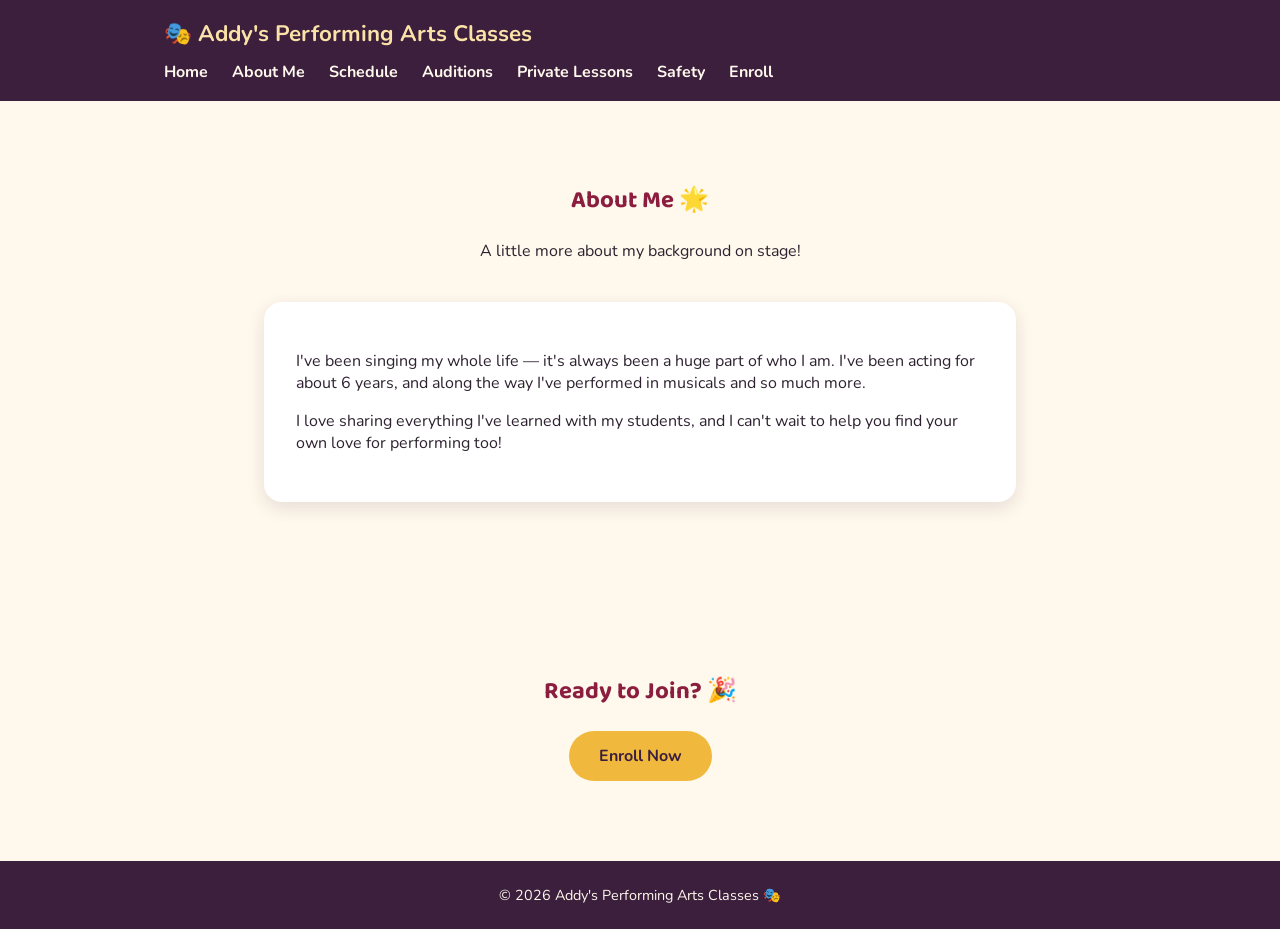
==== about.html @ 462f7c9d "Initial commit: Addy's Performing Arts Classes website Home, About, Schedule, Auditions, Private Les" ====
<!DOCTYPE html>
<html lang="en">
<head>
  <meta charset="UTF-8" />
  <meta name="viewport" content="width=device-width, initial-scale=1.0" />
  <title>About Me — Addy's Performing Arts Classes</title>
  <link rel="preconnect" href="https://fonts.googleapis.com" />
  <link href="https://fonts.googleapis.com/css2?family=Baloo+2:wght@600;700&family=Nunito:wght@400;700&display=swap" rel="stylesheet" />
  <link rel="stylesheet" href="style.css" />
</head>
<body>

  <header class="site-header">
    <div class="nav-inner">
      <a class="site-title" href="index.html">🎭 Addy's Performing Arts Classes</a>
      <nav class="site-nav">
        <a href="index.html">Home</a>
        <a href="about.html">About Me</a>
        <a href="schedule.html">Schedule</a>
        <a href="auditions.html">Auditions</a>
        <a href="private-lessons.html">Private Lessons</a>
        <a href="safety.html">Safety</a>
        <a href="enroll.html">Enroll</a>
      </nav>
    </div>
  </header>

  <main>
    <section class="safety">
      <h1>About Me 🌟</h1>
      <p class="intro">
        A little more about my background on stage!
      </p>

      <div class="certifications">
        <div class="cert-text">
          <p>
            I've been singing my whole life — it's always been a huge part
            of who I am. I've been acting for about 6 years, and along the
            way I've performed in musicals and so much more.
            <!-- Addy: feel free to add specific show names, roles, or
                 performances here! -->
          </p>
          <p>
            I love sharing everything I've learned with my students, and I
            can't wait to help you find your own love for performing too!
          </p>
        </div>
      </div>
    </section>

    <section class="cta">
      <h2>Ready to Join? 🎉</h2>
      <a class="btn btn-primary" href="enroll.html">Enroll Now</a>
    </section>
  </main>

  <footer>
    &copy; 2026 Addy's Performing Arts Classes 🎭
  </footer>

</body>
</html>
---- style.css ----
:root {
  --plum: #3B1F3D;
  --plum-light: #5A3760;
  --gold: #F0B93E;
  --gold-light: #FBE3A8;
  --cream: #FFF8EC;
  --maroon: #8B1E3F;
  --text: #2E2230;
}

* {
  box-sizing: border-box;
}

body {
  margin: 0;
  font-family: 'Nunito', sans-serif;
  color: var(--text);
  background: var(--cream);
}

h1, h2, h3 {
  font-family: 'Baloo 2', sans-serif;
}

a {
  text-decoration: none;
  color: inherit;
}

/* ── HEADER ── */
.site-header {
  background: var(--plum);
  padding: 18px 0;
}

.nav-inner {
  max-width: 1000px;
  margin: 0 auto;
  padding: 0 24px;
  display: flex;
  align-items: center;
  justify-content: space-between;
  flex-wrap: wrap;
  gap: 12px;
}

.site-title {
  font-size: 1.4rem;
  font-weight: 700;
  color: var(--gold-light);
}

.site-nav {
  display: flex;
  gap: 24px;
}

.site-nav a {
  color: var(--cream);
  font-weight: 700;
}

.site-nav a:hover {
  color: var(--gold);
}

/* ── HERO ── */
.hero {
  background: linear-gradient(180deg, var(--plum) 0%, var(--plum-light) 100%);
  color: var(--cream);
  text-align: center;
  padding: 70px 24px 90px;
}

.hero h1 {
  font-size: 2.6rem;
  margin: 0 0 12px;
  color: var(--gold-light);
}

.hero p {
  max-width: 560px;
  margin: 0 auto 28px;
  font-size: 1.1rem;
  line-height: 1.6;
}

.btn {
  display: inline-block;
  padding: 14px 30px;
  border-radius: 999px;
  font-weight: 700;
  font-size: 1rem;
}

.btn-primary {
  background: var(--gold);
  color: var(--plum);
}

.btn-primary:hover {
  background: var(--gold-light);
}

.divider {
  text-align: center;
  font-size: 1.4rem;
  padding: 20px 0;
  letter-spacing: 8px;
}

/* ── CLASSES ── */
.classes {
  max-width: 1000px;
  margin: 0 auto;
  padding: 40px 24px 70px;
}

.classes h2 {
  text-align: center;
  font-size: 2rem;
  margin-bottom: 40px;
  color: var(--maroon);
}

.class-grid {
  display: grid;
  grid-template-columns: repeat(auto-fit, minmax(220px, 1fr));
  gap: 24px;
}

.class-card {
  background: white;
  border-radius: 18px;
  padding: 28px 22px;
  text-align: center;
  box-shadow: 0 6px 18px rgba(59, 31, 61, 0.12);
  border-top: 6px solid var(--gold);
}

.class-card .icon {
  font-size: 2.6rem;
  margin-bottom: 10px;
}

.class-card h3 {
  margin: 0 0 10px;
  color: var(--plum);
}

.class-card p {
  font-size: 0.95rem;
  line-height: 1.5;
  margin: 0;
}

/* ── ABOUT ── */
.about {
  background: var(--gold-light);
  padding: 50px 24px;
}

.about-inner {
  max-width: 700px;
  margin: 0 auto;
  text-align: center;
}

.about h2 {
  color: var(--maroon);
  margin-top: 0;
}

/* ── SCHEDULE ── */
.schedule {
  max-width: 800px;
  margin: 0 auto;
  padding: 60px 24px;
}

.schedule h2 {
  text-align: center;
  color: var(--maroon);
  margin-bottom: 30px;
}

table {
  width: 100%;
  border-collapse: collapse;
  background: white;
  border-radius: 14px;
  overflow: hidden;
  box-shadow: 0 6px 18px rgba(59, 31, 61, 0.10);
}

th, td {
  padding: 14px 16px;
  text-align: left;
}

th {
  background: var(--plum);
  color: var(--gold-light);
}

tr:nth-child(even) {
  background: var(--cream);
}

/* ── CTA ── */
.cta {
  text-align: center;
  padding: 60px 24px 80px;
}

.cta h2 {
  color: var(--maroon);
}

/* ── ENROLL PAGE ── */
.enroll {
  max-width: 560px;
  margin: 0 auto;
  padding: 60px 24px 90px;
}

.enroll h1 {
  text-align: center;
  color: var(--maroon);
}

.enroll p.intro {
  text-align: center;
  margin-bottom: 30px;
}

form {
  display: flex;
  flex-direction: column;
  gap: 16px;
  background: white;
  padding: 28px;
  border-radius: 18px;
  box-shadow: 0 6px 18px rgba(59, 31, 61, 0.12);
}

label {
  font-weight: 700;
  font-size: 0.95rem;
}

input, select, textarea {
  padding: 10px 12px;
  border-radius: 10px;
  border: 2px solid var(--gold-light);
  font-family: inherit;
  font-size: 1rem;
}

textarea {
  resize: vertical;
  min-height: 90px;
}

.enroll .btn-primary {
  align-self: center;
  border: none;
  cursor: pointer;
}

/* ── SAFETY ── */
.safety {
  max-width: 800px;
  margin: 0 auto;
  padding: 60px 24px 90px;
}

.safety h1 {
  text-align: center;
  color: var(--maroon);
}

.safety > p.intro {
  text-align: center;
  max-width: 560px;
  margin: 0 auto 40px;
}

.certifications {
  background: white;
  border-radius: 18px;
  box-shadow: 0 6px 18px rgba(59, 31, 61, 0.12);
  padding: 32px;
  display: flex;
  gap: 32px;
  flex-wrap: wrap;
  align-items: center;
}

.cert-text h2 {
  margin-top: 0;
  color: var(--plum);
}

.cert-list {
  list-style: none;
  padding: 0;
  margin: 16px 0 0;
}

.cert-list li {
  padding-left: 28px;
  position: relative;
  margin-bottom: 12px;
  font-weight: 700;
}

.cert-list li::before {
  content: "✔";
  position: absolute;
  left: 0;
  color: var(--maroon);
}

.qr-group {
  display: flex;
  gap: 24px;
  flex-wrap: wrap;
  justify-content: center;
}

.qr-item {
  text-align: center;
}

.qr-image {
  display: block;
  width: 140px;
  height: 140px;
  border: 3px solid var(--gold);
  border-radius: 14px;
  padding: 8px;
  background: white;
}

.qr-caption {
  font-size: 0.85rem;
  color: var(--text);
  margin-top: 8px;
  max-width: 140px;
}

/* ── FOOTER ── */
footer {
  text-align: center;
  padding: 24px;
  background: var(--plum);
  color: var(--cream);
  font-size: 0.9rem;
}
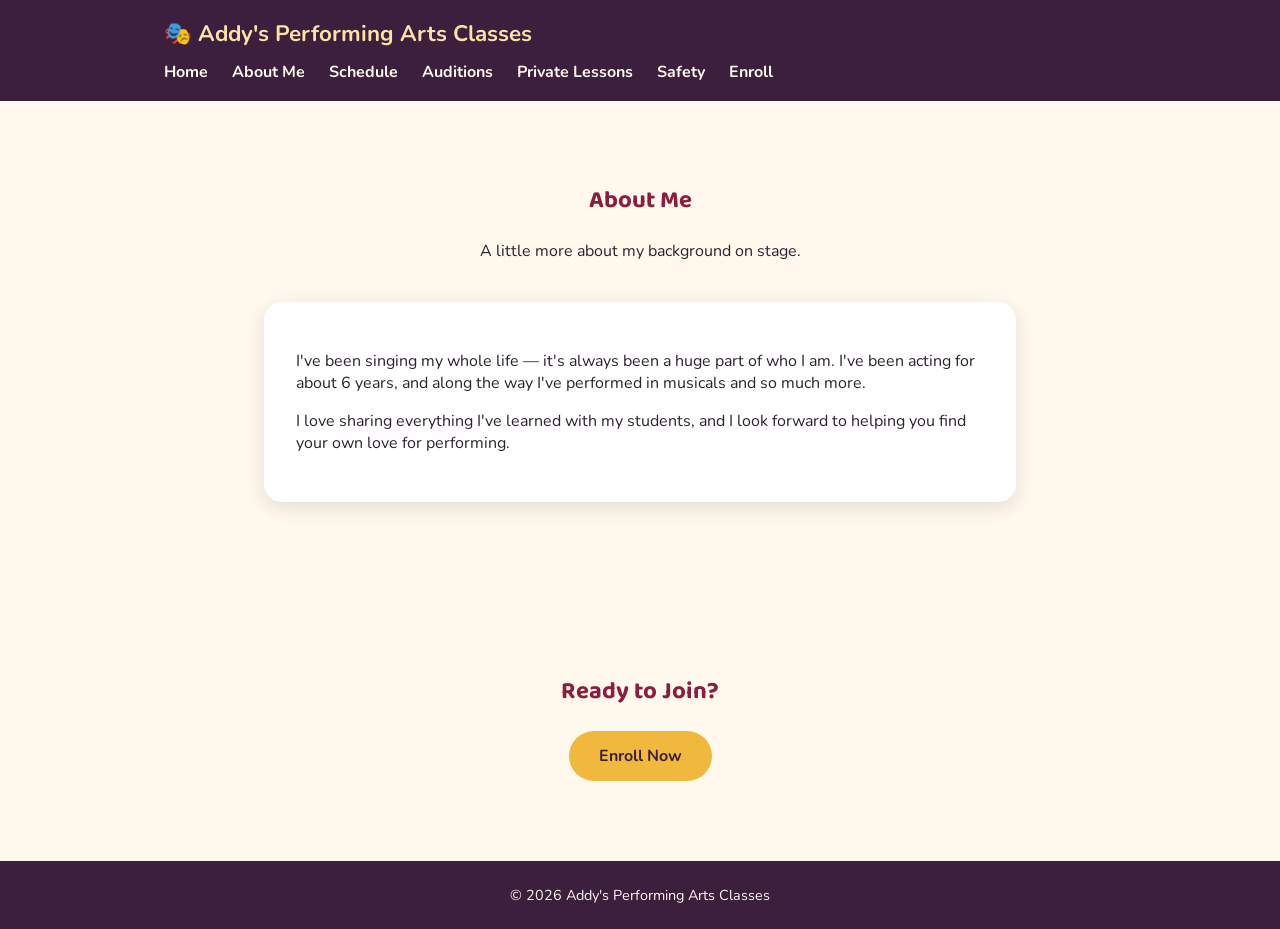
==== commit a736575f: "Give the site a more professional look and tone Removed decorative emoji clutter from headings/foote" ====
--- a/about.html
+++ b/about.html
@@ -27,9 +27,9 @@
 
   <main>
     <section class="safety">
-      <h1>About Me 🌟</h1>
+      <h1>About Me</h1>
       <p class="intro">
-        A little more about my background on stage!
+        A little more about my background on stage.
       </p>
 
       <div class="certifications">
@@ -43,20 +43,20 @@
           </p>
           <p>
             I love sharing everything I've learned with my students, and I
-            can't wait to help you find your own love for performing too!
+            look forward to helping you find your own love for performing.
           </p>
         </div>
       </div>
     </section>
 
     <section class="cta">
-      <h2>Ready to Join? 🎉</h2>
+      <h2>Ready to Join?</h2>
       <a class="btn btn-primary" href="enroll.html">Enroll Now</a>
     </section>
   </main>
 
   <footer>
-    &copy; 2026 Addy's Performing Arts Classes 🎭
+    &copy; 2026 Addy's Performing Arts Classes
   </footer>
 
 </body>
--- a/style.css
+++ b/style.css
@@ -105,9 +105,10 @@
 
 .divider {
   text-align: center;
-  font-size: 1.4rem;
-  padding: 20px 0;
-  letter-spacing: 8px;
+  padding: 24px 0;
+  color: var(--gold);
+  font-size: 1rem;
+  letter-spacing: 6px;
 }
 
 /* ── CLASSES ── */
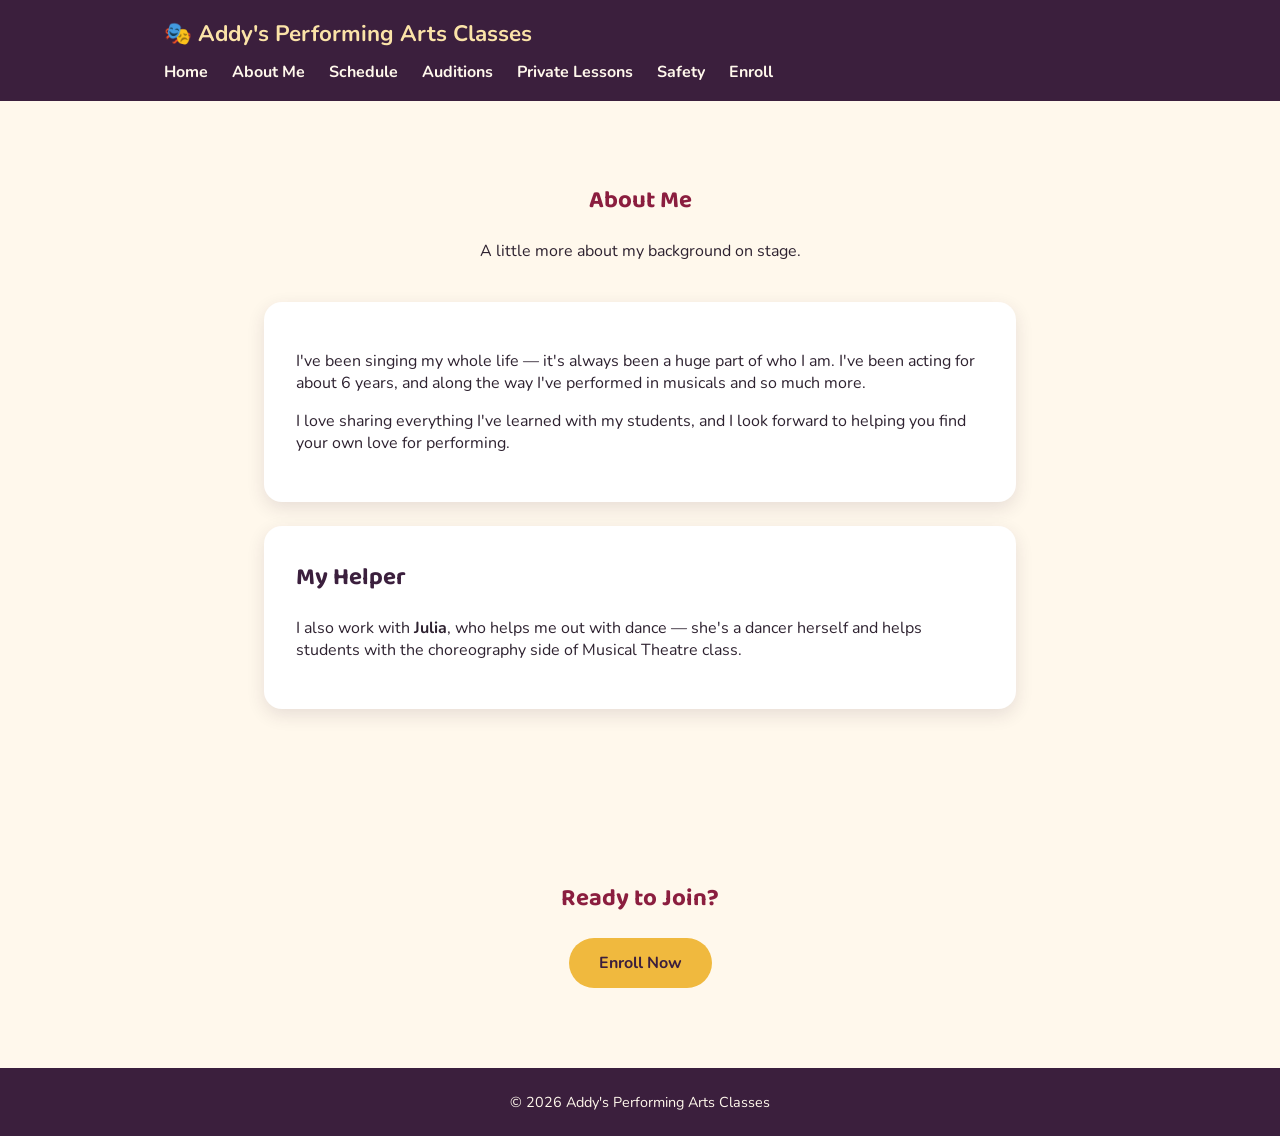
==== commit 00c0a343: "Add Julia, dance helper, to About Me page" ====
--- a/about.html
+++ b/about.html
@@ -47,6 +47,18 @@
           </p>
         </div>
       </div>
+
+      <div class="certifications" style="margin-top: 24px;">
+        <div class="cert-text">
+          <h2>My Helper</h2>
+          <p>
+            I also work with <strong>Julia</strong>, who helps me out with
+            dance — she's a dancer herself and helps students with the
+            choreography side of Musical Theatre class.
+            <!-- Addy: feel free to add more about Julia here! -->
+          </p>
+        </div>
+      </div>
     </section>
 
     <section class="cta">
